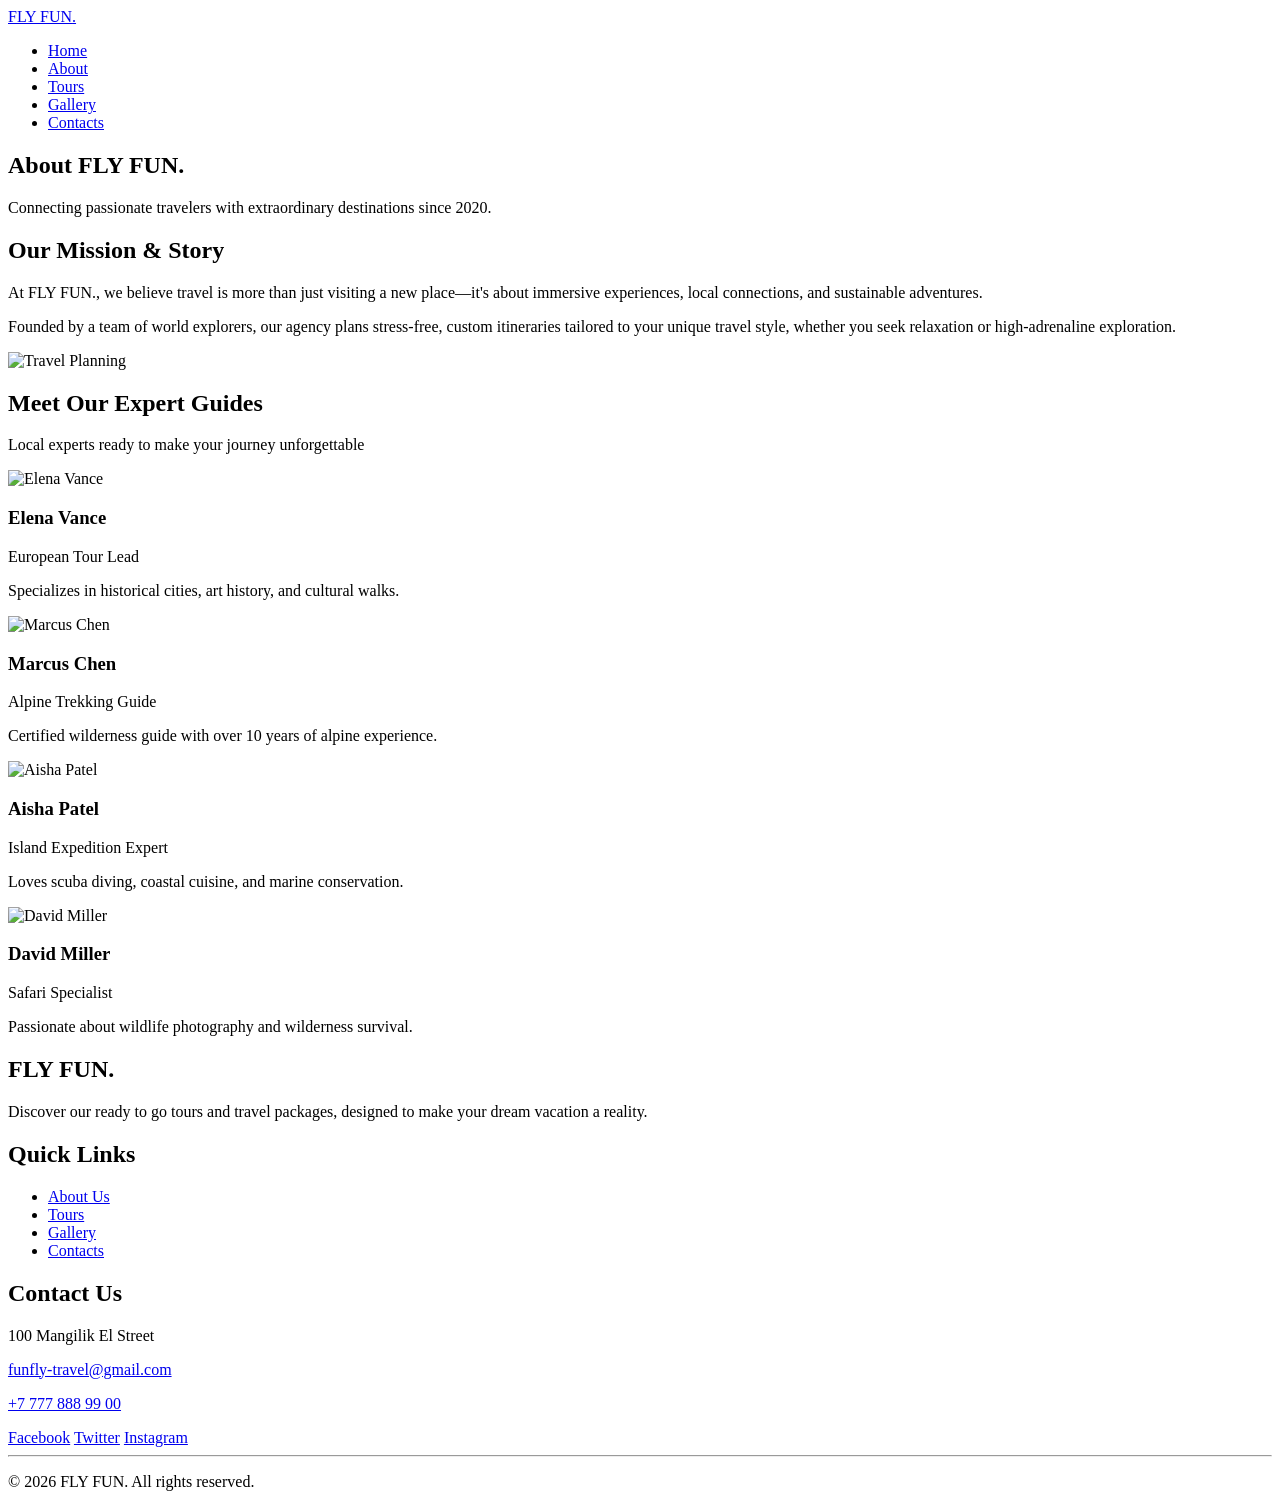
==== about.html @ f89aab16 "Ainaz: added jQuery and script.js to all pages for  consistent functionality across the website." ====
<!DOCTYPE html>
<html lang="en">
    <head>
        <meta charset="UTF-8">
        <meta name="viewport" content="width=device-width, initial-scale=1.0">
        <title>About | FLY FUN</title>
        <link rel="preconnect" href="https://fonts.googleapis.com">
        <link rel="preconnect" href="https://fonts.gstatic.com" crossorigin>
        <link href="https://fonts.googleapis.com/css2?family=Outfit:wght@100..900&amp;display=swap" rel="stylesheet">
        <link href="css/bootstrap.min.css" rel="stylesheet">
        <link rel="stylesheet" href="css/style.css">
    </head>
    <body>
        <header class="custom-header">
            <nav class="flex-nav container" aria-label="Main navigation">
                <div class="logo">
                    <a href="index.html" class="brand-link">FLY FUN<span>.</span>
                    </a>
                </div>
                <ul class="nav-list">
                    <li>
                        <a href="index.html" class="nav-link">Home</a>
                    </li>
                    <li>
                        <a href="about.html" class="nav-link active" aria-current="page">About</a>
                    </li>
                    <li>
                        <a href="tours.html" class="nav-link">Tours</a>
                    </li>
                    <li>
                        <a href="gallery.html" class="nav-link">Gallery</a>
                    </li>
                    <li>
                        <a href="contacts.html" class="nav-link">Contacts</a>
                    </li>
                </ul>
            </nav>
        </header>
        <main>
            <!--Hero / Header Section-->
            <section class="bg-primary text-white py-5 text-center">
                <div class="container py-3">
                    <h1 class="fw-bold">About FLY FUN.</h1>
                    <p class="lead mb-0">Connecting passionate travelers with extraordinary destinations since 2020.</p>
                </div>
            </section>
            <!--Story Section-->
            <section class="container py-5">
                <div class="row align-items-center gy-4">
                    <div class="col-lg-6">
                        <h2 class="fw-bold mb-3">Our Mission &amp; Story</h2>
                        <p class="text-secondary">At FLY FUN., we believe travel is more than just visiting a new place—it's about immersive experiences, local connections, and sustainable adventures.</p>
                        <p class="text-secondary">Founded by a team of world explorers, our agency plans stress-free, custom itineraries tailored to your unique travel style, whether you seek relaxation or high-adrenaline exploration.</p>
                    </div>
                    <div class="col-lg-6">
                        <img src="air-travel-airplane-silhouette-fyling-against-sun-water-summer-vacation-holiday-concept-45240306.jpg.webp" alt="Travel Planning" class="img-fluid rounded shadow" loading="lazy">
                    </div>
                </div>
            </section>
            <!--Team / Guides Section (Bootstrap Grid)-->
            <section class="bg-light py-5">
                <div class="container">
                    <div class="text-center mb-5">
                        <h2 class="fw-bold">Meet Our Expert Guides</h2>
                        <p class="text-secondary">Local experts ready to make your journey unforgettable</p>
                    </div>
                    <div class="row g-4">
                        <!--Guide 1-->
                        <div class="col-12 col-md-6 col-lg-3">
                            <div class="card border-0 shadow-sm text-center p-3 h-100">
                                <img src="https://images.unsplash.com/photo-1534528741775-53994a69daeb?auto=format&amp;fit=crop&amp;w=400&amp;q=80" class="rounded-circle mx-auto mb-3 guide-photo" alt="Elena Vance" loading="lazy">
                                <h3 class="h5 fw-bold mb-1">Elena Vance</h3>
                                <p class="text-primary small mb-2">European Tour Lead</p>
                                <p class="text-secondary small">Specializes in historical cities, art history, and cultural walks.</p>
                            </div>
                        </div>
                        <!--Guide 2-->
                        <div class="col-12 col-md-6 col-lg-3">
                            <div class="card border-0 shadow-sm text-center p-3 h-100">
                                <img src="https://images.unsplash.com/photo-1507003211169-0a1dd7228f2d?auto=format&amp;fit=crop&amp;w=400&amp;q=80" class="rounded-circle mx-auto mb-3 guide-photo" alt="Marcus Chen" loading="lazy">
                                <h3 class="h5 fw-bold mb-1">Marcus Chen</h3>
                                <p class="text-primary small mb-2">Alpine Trekking Guide</p>
                                <p class="text-secondary small">Certified wilderness guide with over 10 years of alpine experience.</p>
                            </div>
                        </div>
                        <!--Guide 3-->
                        <div class="col-12 col-md-6 col-lg-3">
                            <div class="card border-0 shadow-sm text-center p-3 h-100">
                                <img src="https://images.unsplash.com/photo-1573496359142-b8d87734a5a2?auto=format&amp;fit=crop&amp;w=400&amp;q=80" class="rounded-circle mx-auto mb-3 guide-photo" alt="Aisha Patel" loading="lazy">
                                <h3 class="h5 fw-bold mb-1">Aisha Patel</h3>
                                <p class="text-primary small mb-2">Island Expedition Expert</p>
                                <p class="text-secondary small">Loves scuba diving, coastal cuisine, and marine conservation.</p>
                            </div>
                        </div>
                        <!--Guide 4-->
                        <div class="col-12 col-md-6 col-lg-3">
                            <div class="card border-0 shadow-sm text-center p-3 h-100">
                                <img src="https://images.unsplash.com/photo-1500648767791-00dcc994a43e?auto=format&amp;fit=crop&amp;w=400&amp;q=80" class="rounded-circle mx-auto mb-3 guide-photo" alt="David Miller" loading="lazy">
                                <h3 class="h5 fw-bold mb-1">David Miller</h3>
                                <p class="text-primary small mb-2">Safari Specialist</p>
                                <p class="text-secondary small">Passionate about wildlife photography and wilderness survival.</p>
                            </div>
                        </div>
                    </div>
                </div>
            </section>
        </main>
        <footer class="site-footer bg-dark text-white py-5 mt-auto">
            <div class="container">
                <div class="row gy-4">
                    <!--col1-->
                    <div class="col-12 col-md-4">
                        <h2 class="h5 fw-bold text-primary mb-3">FLY FUN.</h2>
                        <p class="text-secondary small">Discover our ready to go tours and travel packages, designed to make your dream vacation a reality.</p>
                    </div>
                    <div class="col-12 col-md-4">
                        <h2 class="h5 fw-bold mb-3">Quick Links</h2>
                        <ul class="list-unstyled footer-links">
                            <li>
                                <a href="about.html">About Us</a>
                            </li>
                            <li>
                                <a href="tours.html">Tours</a>
                            </li>
                            <li>
                                <a href="gallery.html">Gallery</a>
                            </li>
                            <li>
                                <a href="contacts.html">Contacts</a>
                            </li>
                        </ul>
                    </div>
                    <div class="col-12 col-md-4">
                        <h2 class="h5 fw-bold mb-3">Contact Us</h2>
                        <p class="mb-1 text-secondary small">100 Mangilik El Street</p>
                        <p class="mb-1 text-secondary small">
                            <a class="contact-link" href="mailto:funfly-travel@gmail.com">funfly-travel@gmail.com</a>
                        </p>
                        <p class="mb-3 text-secondary small">
                            <a class="contact-link" href="tel:+77778889900">+7 777 888 99 00</a>
                        </p>
                        <div class="social-links">
                            <a href="https://www.facebook.com/" aria-label="Facebook website">Facebook</a>
                            <a href="https://x.com/" aria-label="Twitter website">Twitter</a>
                            <a href="https://www.instagram.com/" aria-label="Instagram website">Instagram</a>
                        </div>
                    </div>
                </div>
                <hr class="my-4 border-secondary">
                <div class="text-center small text-secondary">
                    <p class="mb-0">© 2026 FLY FUN. All rights reserved.</p>
                </div>
            </div>
        </footer>
        <script src="https://code.jquery.com/jquery-3.7.1.min.js"></script>
        <script src="js/script.js" defer></script>
    </body>
</html>
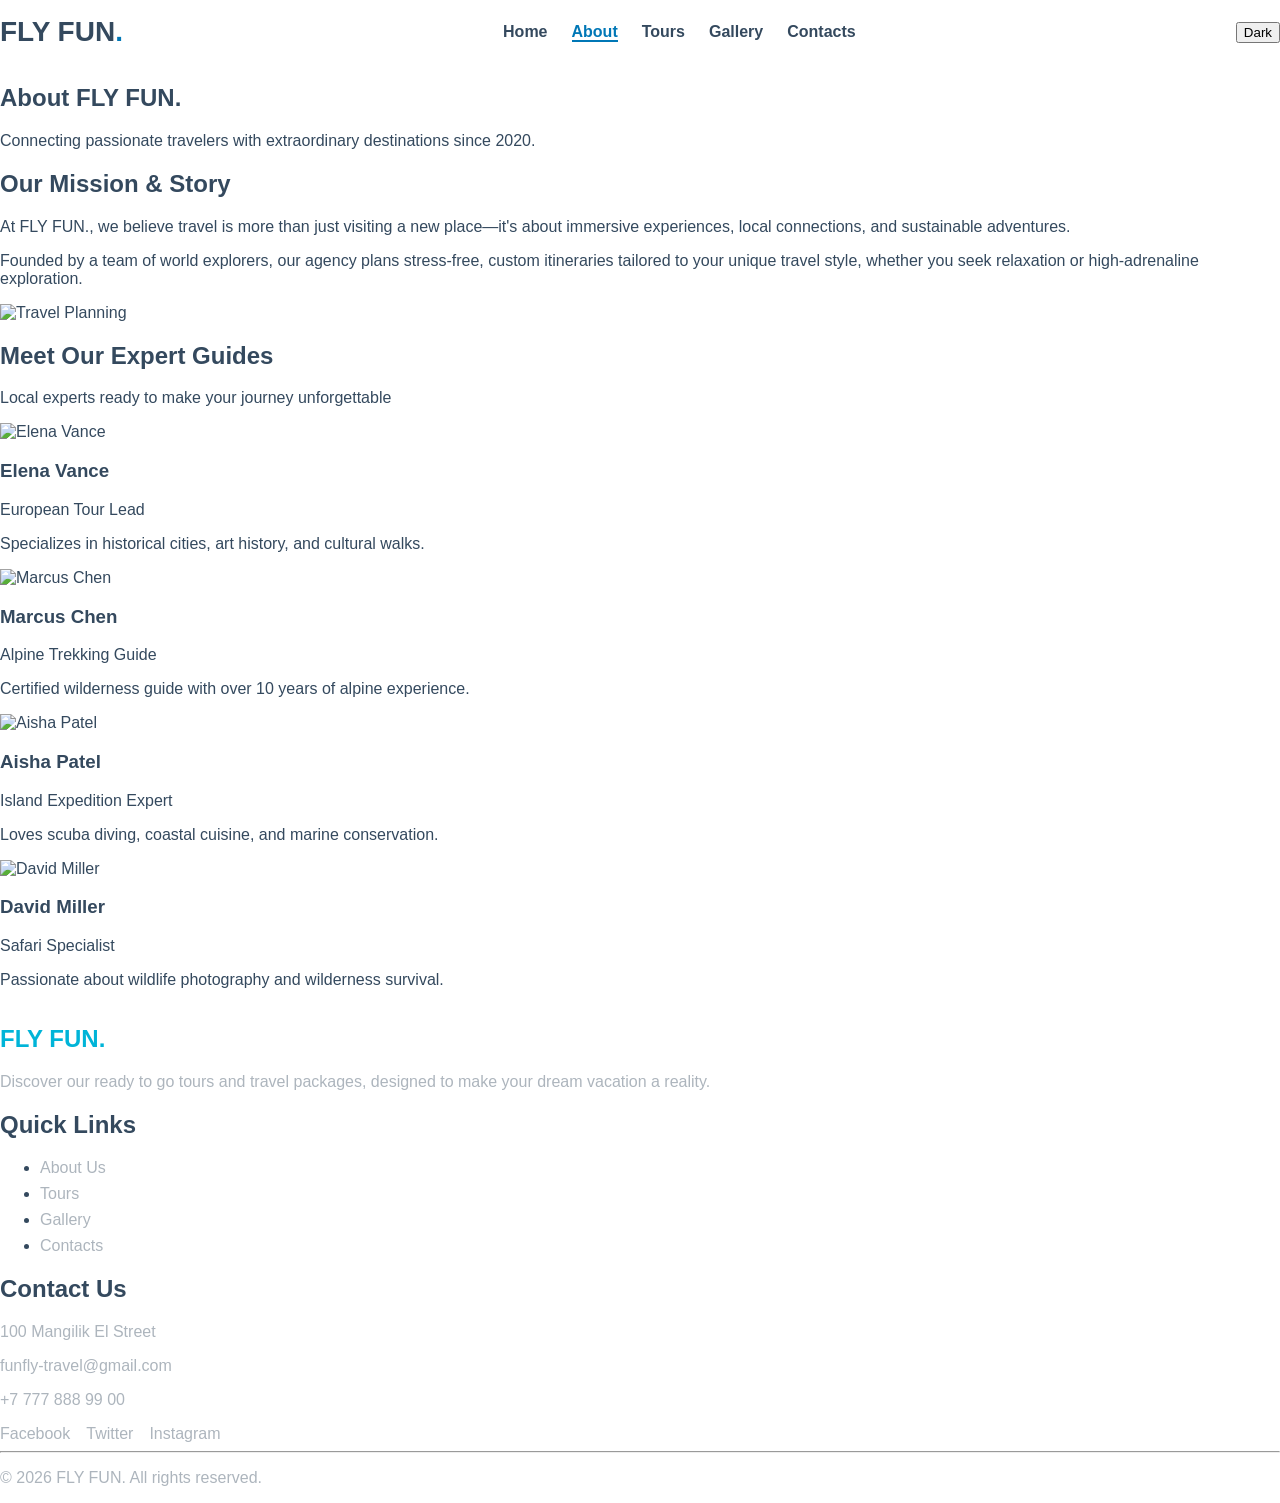
==== commit 4f28e7e2: "Saida: add dark/light theme toggle with localStorage" ====
--- a/about.html
+++ b/about.html
@@ -34,6 +34,9 @@
                         <a href="contacts.html" class="nav-link">Contacts</a>
                     </li>
                 </ul>
+                <button id="theme-toggle" class="btn btn-outline-primary btn-sm ms-3" aria-label="Toggle theme">
+                    <span class="theme-text">Dark</span>
+                </button>
             </nav>
         </header>
         <main>
--- a/css/style.css
+++ b/css/style.css
@@ -0,0 +1,321 @@
+:root {
+    --primary-color: #0077b6;
+    --secondary-color: #00b4d8;
+    --dark-color: #34495e;
+    --light-color: #ecf0f1;
+
+    --font-main: "Outfit", sans-serif;
+}
+body {
+    font-family: var(--font-main);
+    font-optical-sizing: auto;
+    font-style: normal;
+    color: var(--dark-color);
+    margin: 0;
+    display: flex;
+    flex-direction: column;
+    min-height: 100vh;
+}
+main {
+    flex: 1;
+}
+h1, h2, h3, h4, h5, h6 {
+    font-family: var(--font-main);
+    font-weight: 700;
+}
+p {
+    font-family: var(--font-main);
+    font-weight: 400;
+}
+.custom-header {
+    position: sticky;
+    top: 0;
+    z-index: 1000;
+    background-color: #ffffff;
+}
+.flex-nav {
+    display: flex;
+    justify-content: space-between;
+    align-items: center;
+    padding: 1rem 0;
+}
+
+.brand-link {
+    font-size: 1.75rem;
+    font-weight: 700;
+    color: var(--dark-color);
+    text-decoration: none;
+}
+.brand-link span {
+    color: var(--primary-color);
+
+}
+.nav-list {
+    display: flex;
+    list-style: none;
+    gap: 1.5rem;
+    padding: 0;
+    margin: 0;
+}
+.nav-link {
+    text-decoration: none;
+    color: var(--dark-color);
+    font-weight: 600;
+    transition: color 0.3s ease;
+}
+
+.nav-link:hover,
+.nav-link:focus {
+    color: var(--primary-color);
+}
+.nav-link.active {
+    color: var(--primary-color);
+    border-bottom: 2px solid var(--primary-color);
+}
+
+.footer-links li {
+    margin-bottom: 0.5rem;
+}
+
+.footer-links a,
+.social-links a,
+.contact-link {
+    color: #adb5bd;
+    text-decoration: none;
+    transition: color 0.3s ease;
+}
+
+.footer-links a:hover,
+.footer-links a:focus,
+.social-links a:hover,
+.social-links a:focus,
+.contact-link:hover,
+.contact-link:focus {
+    color: var(--secondary-color);
+}
+
+.social-links {
+    display: flex;
+    flex-wrap: wrap;
+    gap: 1rem;
+}
+
+.site-footer .text-secondary {
+    color: #adb5bd !important;
+}
+
+.site-footer .text-primary {
+    color: var(--secondary-color) !important;
+}
+
+a:focus-visible,
+button:focus-visible,
+.btn:focus-visible {
+    outline: 3px solid var(--primary-color);
+    outline-offset: 3px;
+}
+
+.site-footer a:focus-visible,
+.hero-section a:focus-visible {
+    outline-color: var(--secondary-color);
+}
+
+/* Hero Section Styling */
+.hero-section {
+    background: linear-gradient(rgba(0, 0, 0, 0.55), rgba(0, 0, 0, 0.55)),
+    url('https://images.unsplash.com/photo-1488646953014-85cb44e25828?auto=format&fit=crop&w=1600&q=80') center/cover no-repeat;
+    padding: 6rem 0;
+}
+
+.hero-description {
+    max-width: 600px;
+}
+
+.guide-photo {
+    width: 120px;
+    height: 120px;
+    object-fit: cover;
+}
+
+#booking-form {
+    scroll-margin-top: 8rem;
+}
+
+#booking-feedback {
+    white-space: pre-line;
+    overflow-wrap: anywhere;
+}
+
+.custom-table tbody tr:nth-child(even) > * {
+    --bs-table-bg: var(--light-color);
+}
+
+/* Destination Card Enhancements */
+.destination-card {
+    transition: transform 0.3s ease, box-shadow 0.3s ease;
+}
+
+.destination-card:hover {
+    transform: translateY(-6px);
+    box-shadow: 0 10px 20px rgba(0, 0, 0, 0.12) !important;
+}
+
+.destination-card img {
+    height: 220px;
+    object-fit: cover;
+}
+/* Custom CSS Grid Gallery */
+.custom-gallery-grid {
+    display: grid;
+    grid-template-columns: repeat(auto-fit, minmax(280px, 1fr));
+    gap: 1.5rem;
+}
+
+.gallery-card {
+    position: relative;
+    border-radius: 8px;
+    overflow: hidden;
+    box-shadow: 0 4px 12px rgba(0,0,0,0.08);
+}
+
+.gallery-card img {
+    width: 100%;
+    height: 250px;
+    object-fit: cover;
+    display: block;
+    transition: transform 0.3s ease;
+}
+
+.gallery-card:hover img {
+    transform: scale(1.05);
+}
+
+.gallery-caption {
+    position: absolute;
+    bottom: 0;
+    left: 0;
+    right: 0;
+    background: linear-gradient(transparent, rgba(0, 0, 0, 0.75));
+    color: #fff;
+    padding: 1rem 0.75rem 0.5rem;
+    font-size: 0.95rem;
+    font-weight: 600;
+}
+
+/* Tablet: keep the logo above a compact, wrapping navigation menu. */
+@media (max-width: 767.98px) {
+    .flex-nav {
+        flex-direction: column;
+        gap: 0.5rem;
+        padding: 0.75rem 0.75rem;
+    }
+
+    .nav-list {
+        flex-wrap: wrap;
+        justify-content: center;
+        gap: 0.25rem 1rem;
+        width: 100%;
+    }
+}
+
+/* Mobile: reduce spacing and let the gallery fit narrow viewports. */
+@media (max-width: 575.98px) {
+    .brand-link {
+        font-size: 1.5rem;
+    }
+
+    .nav-list {
+        gap: 0.25rem 0.75rem;
+    }
+
+    .nav-link {
+        font-size: 0.875rem;
+        padding: 0.25rem 0;
+    }
+
+    .hero-section .container {
+        padding-top: 1.5rem !important;
+        padding-bottom: 1.5rem !important;
+    }
+
+    .hero-section .btn {
+        margin-bottom: 0.5rem;
+    }
+
+    .custom-gallery-grid {
+        grid-template-columns: minmax(0, 1fr);
+        gap: 1rem;
+    }
+
+    .social-links {
+        gap: 0.5rem 1rem;
+    }
+}
+
+@media (prefers-reduced-motion: reduce) {
+    .nav-link,
+    .footer-links a,
+    .social-links a,
+    .destination-card,
+    .gallery-card img {
+        transition: none;
+    }
+
+    .destination-card:hover,
+    .gallery-card:hover img {
+        transform: none;
+    }
+}
+
+.tour-tools { max-width: 760px; margin-inline: auto; }
+.tour-actions { min-width: 190px; }
+.gallery-lightbox[hidden] { display: none !important; }
+.gallery-lightbox { position: fixed; z-index: 1055; inset: 0; display: flex; align-items: center; justify-content: center; gap: clamp(.5rem, 4vw, 3rem); padding: 4rem 1.5rem 2rem; background: rgba(8, 18, 30, .94); }
+.gallery-lightbox figure { max-width: min(100%, 1050px); max-height: 100%; margin: 0; text-align: center; }
+.gallery-lightbox figure img { display: block; max-width: 100%; max-height: calc(100vh - 8rem); margin: auto; border-radius: .5rem; object-fit: contain; }
+.gallery-lightbox figcaption { padding-top: .75rem; color: #fff; font-weight: 600; }
+.gallery-lightbox button { flex: 0 0 auto; border: 0; color: #fff; background: transparent; cursor: pointer; }
+.lightbox-close { position: absolute; top: 1rem; right: 1.5rem; font-size: 2.75rem; line-height: 1; }
+.lightbox-prev, .lightbox-next { width: 3rem; height: 3rem; border-radius: 50% !important; background: rgba(255,255,255,.15) !important; font-size: 2.25rem; line-height: 1; }
+@media (max-width: 575.98px) { .gallery-lightbox { gap: .5rem; padding-inline: .5rem; } .lightbox-prev, .lightbox-next { width: 2.35rem; height: 2.35rem; font-size: 1.7rem; } }
+
+body[data-bs-theme="dark"] {
+    background-color: #121212;
+    color: #f8f9fa;
+}
+
+/* Перекрашиваем белый хедер в темный */
+body[data-bs-theme="dark"] .custom-header {
+    background-color: #1e1e1e;
+    border-bottom: 1px solid #333;
+}
+
+body[data-bs-theme="dark"] .brand-link,
+body[data-bs-theme="dark"] .nav-link {
+    color: #f8f9fa;
+}
+
+body[data-bs-theme="dark"] .nav-link:hover,
+body[data-bs-theme="dark"] .nav-link.active {
+    color: var(--secondary-color);
+}
+
+/* Перекрашиваем карточки и формы */
+body[data-bs-theme="dark"] .card,
+body[data-bs-theme="dark"] .bg-light,
+body[data-bs-theme="dark"] .tour-tools .form-control {
+    background-color: #1e1e1e !important;
+    color: #f8f9fa !important;
+    border-color: #333 !important;
+}
+
+/* Фикс для таблицы туров */
+body[data-bs-theme="dark"] .custom-table tbody tr:nth-child(even) > * {
+    --bs-table-bg: #2b3035; /* Темный цвет для четных строк */
+}
+
+/* Текст, который был темным, делаем светлым */
+body[data-bs-theme="dark"] .text-secondary,
+body[data-bs-theme="dark"] .text-dark {
+    color: #adb5bd !important;
+}
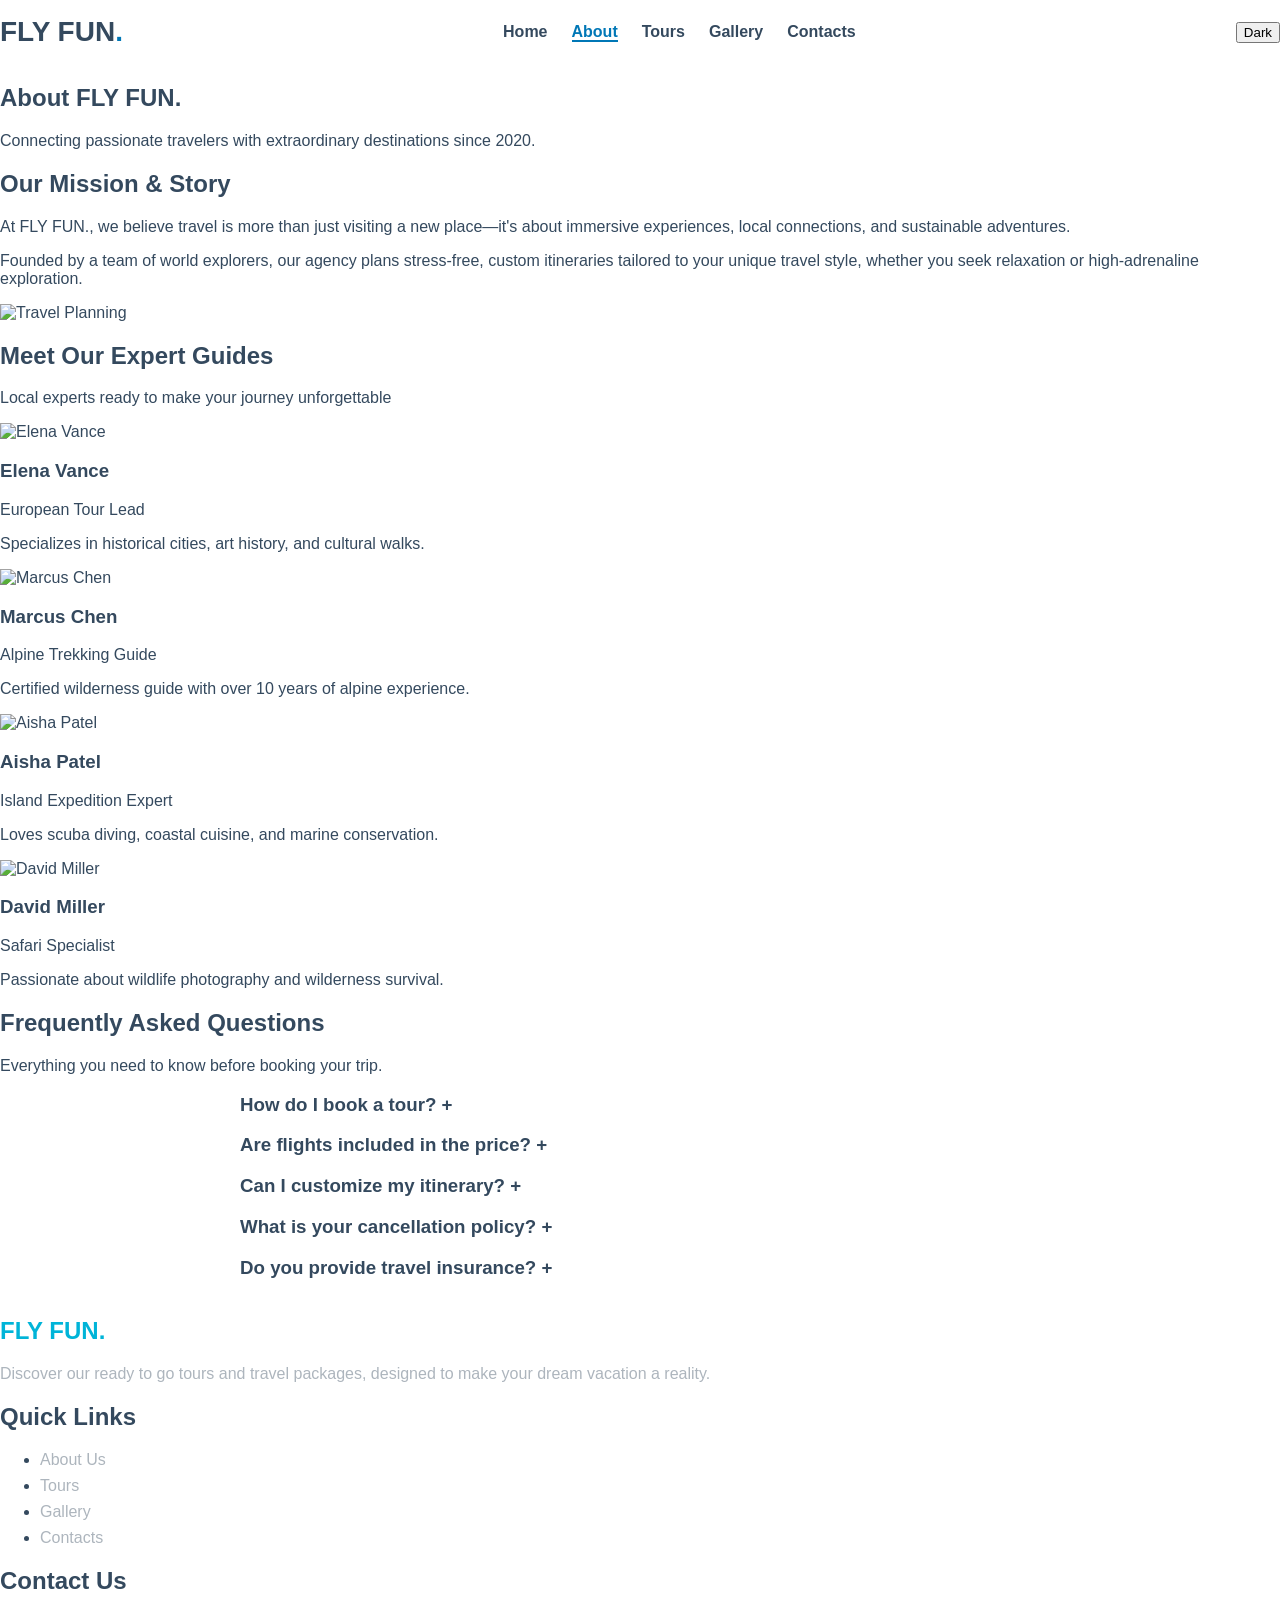
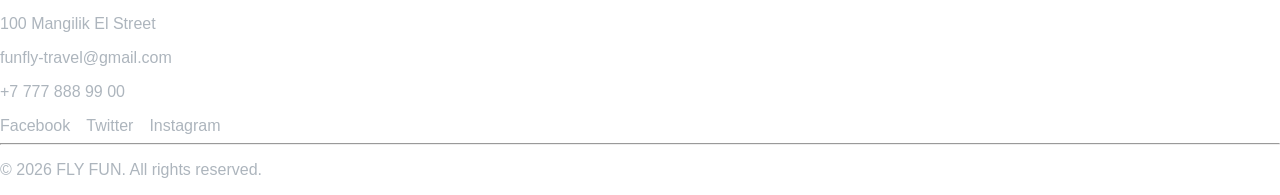
==== commit 23b2c8a2: "Ainaz: add FAQ section with jQuery slideToggle" ====
--- a/about.html
+++ b/about.html
@@ -107,6 +107,69 @@
                     </div>
                 </div>
             </section>
+            
+            <section class="container py-5">
+                <div class="text-center mb-5">
+                    <h2 class="fw-bold">Frequently Asked Questions</h2>
+                    <p class="text-secondary">Everything you need to know before booking your trip.</p>
+                </div>
+                
+                <div class="accordion custom-faq" id="faqAccordion" style="max-width: 800px; margin: 0 auto;">
+
+                    <div class="faq-item mb-3 border rounded shadow-sm">
+                        <h3 class="faq-question h5 mb-0 p-3 d-flex justify-content-between align-items-center" style="cursor: pointer;">
+                            How do I book a tour?
+                            <span class="faq-icon fs-4 text-primary">+</span>
+                        </h3>
+                        <div class="faq-answer px-3 pb-3 text-secondary" style="display: none;">
+                            Simply navigate to the Tours page, choose your preferred package, and click "Book Now". You will be redirected to our contact form to complete the request.
+                        </div>
+                    </div>
+                    
+                    <div class="faq-item mb-3 border rounded shadow-sm">
+                        <h3 class="faq-question h5 mb-0 p-3 d-flex justify-content-between align-items-center" style="cursor: pointer;">
+                            Are flights included in the price?
+                            <span class="faq-icon fs-4 text-primary">+</span>
+                        </h3>
+                        <div class="faq-answer px-3 pb-3 text-secondary" style="display: none;">
+                            No, our prices cover accommodation, guided tours, and specified meals. Flights are not included to give you flexibility in choosing your departure city and airline.
+                        </div>
+                    </div>
+
+                    <div class="faq-item mb-3 border rounded shadow-sm">
+                        <h3 class="faq-question h5 mb-0 p-3 d-flex justify-content-between align-items-center" style="cursor: pointer;">
+                            Can I customize my itinerary?
+                            <span class="faq-icon fs-4 text-primary">+</span>
+                        </h3>
+                        <div class="faq-answer px-3 pb-3 text-secondary" style="display: none;">
+                            Absolutely! We specialize in custom tours. Just mention your preferences in the "Special Requests" field of our booking form, and our team will contact you to tailor the trip.
+                        </div>
+                    </div>
+
+                     <div class="faq-item mb-3 border rounded shadow-sm">
+                        <h3 class="faq-question h5 mb-0 p-3 d-flex justify-content-between align-items-center" style="cursor: pointer;">
+                            What is your cancellation policy?
+                            <span class="faq-icon fs-4 text-primary">+</span>
+                        </h3>
+                        <div class="faq-answer px-3 pb-3 text-secondary" style="display: none;">
+                            Cancellations made 14 days before departure receive a full refund. Cancellations within 14 days are subject to a 50% fee. Please contact us for more details.
+                        </div>
+                    </div>
+
+                    <div class="faq-item mb-3 border rounded shadow-sm">
+                        <h3 class="faq-question h5 mb-0 p-3 d-flex justify-content-between align-items-center" style="cursor: pointer;">
+                            Do you provide travel insurance?
+                            <span class="faq-icon fs-4 text-primary">+</span>
+                        </h3>
+                        <div class="faq-answer px-3 pb-3 text-secondary" style="display: none;">
+                            While we do not sell insurance directly, we highly recommend purchasing comprehensive travel insurance. Our guides can provide advice on the best options for your destination.
+                        </div>
+                    </div>
+                </div>
+            </section>
+
+        
+
         </main>
         <footer class="site-footer bg-dark text-white py-5 mt-auto">
             <div class="container">
--- a/css/style.css
+++ b/css/style.css
@@ -279,12 +279,12 @@
 .lightbox-prev, .lightbox-next { width: 3rem; height: 3rem; border-radius: 50% !important; background: rgba(255,255,255,.15) !important; font-size: 2.25rem; line-height: 1; }
 @media (max-width: 575.98px) { .gallery-lightbox { gap: .5rem; padding-inline: .5rem; } .lightbox-prev, .lightbox-next { width: 2.35rem; height: 2.35rem; font-size: 1.7rem; } }
 
+
 body[data-bs-theme="dark"] {
     background-color: #121212;
     color: #f8f9fa;
 }
 
-/* Перекрашиваем белый хедер в темный */
 body[data-bs-theme="dark"] .custom-header {
     background-color: #1e1e1e;
     border-bottom: 1px solid #333;
@@ -300,7 +300,6 @@
     color: var(--secondary-color);
 }
 
-/* Перекрашиваем карточки и формы */
 body[data-bs-theme="dark"] .card,
 body[data-bs-theme="dark"] .bg-light,
 body[data-bs-theme="dark"] .tour-tools .form-control {
@@ -309,13 +308,32 @@
     border-color: #333 !important;
 }
 
-/* Фикс для таблицы туров */
 body[data-bs-theme="dark"] .custom-table tbody tr:nth-child(even) > * {
-    --bs-table-bg: #2b3035; /* Темный цвет для четных строк */
-}
-
-/* Текст, который был темным, делаем светлым */
+    --bs-table-bg: #2b3035; 
+}
+
 body[data-bs-theme="dark"] .text-secondary,
 body[data-bs-theme="dark"] .text-dark {
     color: #adb5bd !important;
+}
+
+.faq-question {
+    transition: background-color 0.3s ease;
+}
+
+.faq-question:hover {
+    background-color: #f8f9fa;
+}
+
+body.dark-theme .faq-question:hover {
+    background-color: #2b3035;
+}
+
+body.dark-theme .faq-item {
+    border-color: #333 !important;
+}
+
+.faq-icon {
+    transition: transform 0.3s ease;
+    user-select: none;
 }
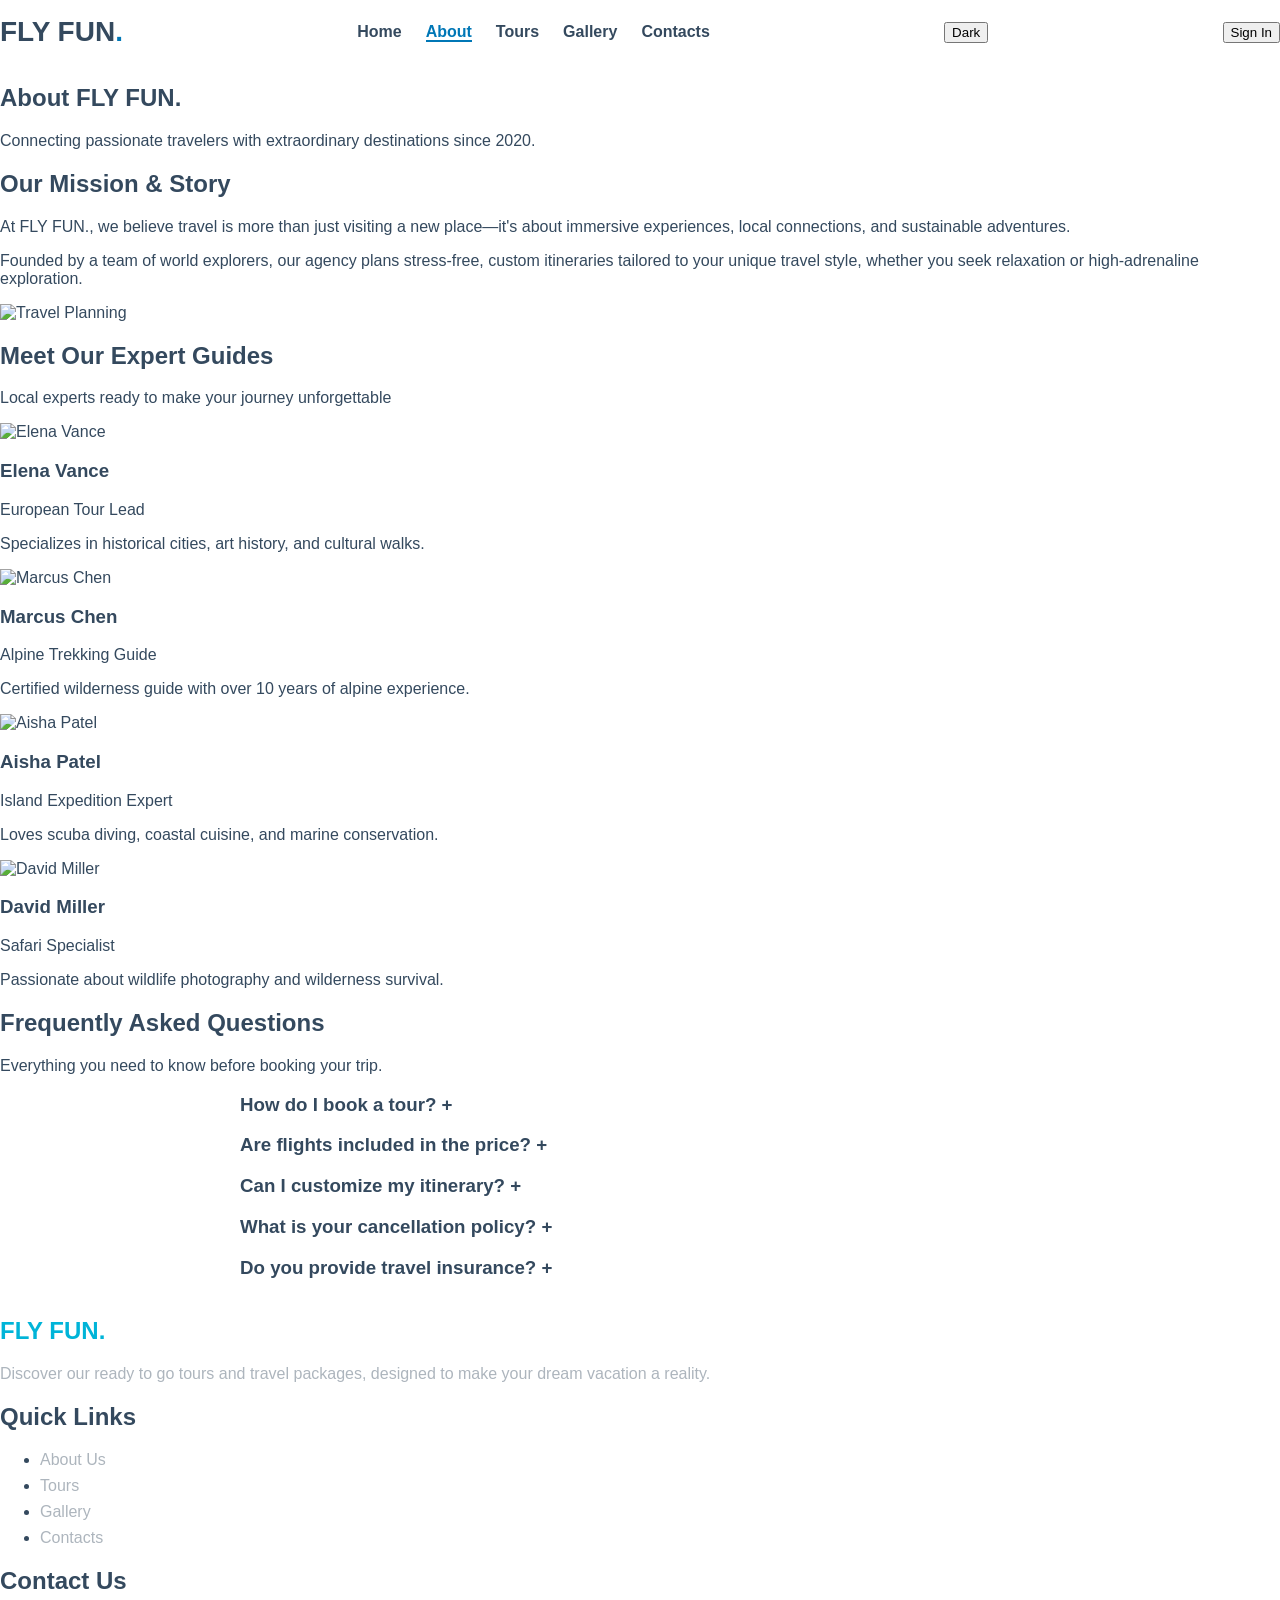
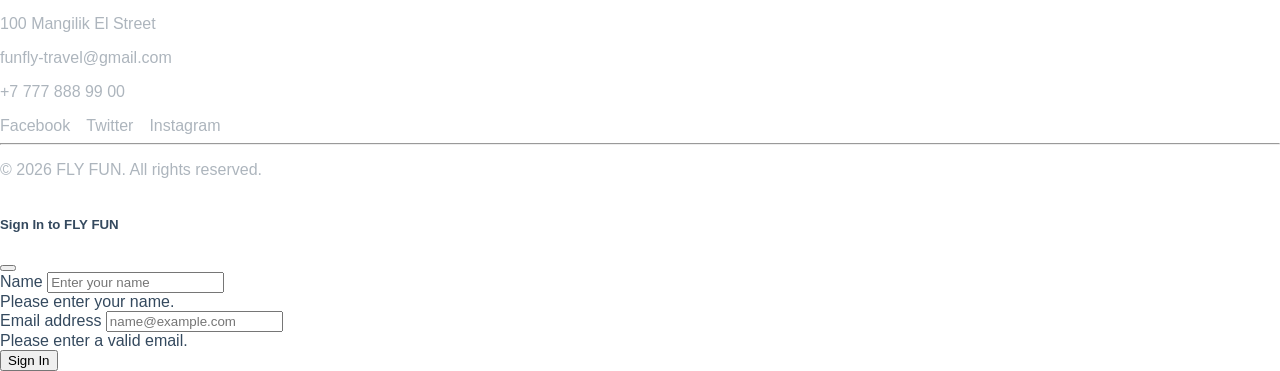
==== commit 183c3628: "Karima: implement sign-in/sign-out with localStorage and add Bootstrap JS" ====
--- a/about.html
+++ b/about.html
@@ -37,6 +37,13 @@
                 <button id="theme-toggle" class="btn btn-outline-primary btn-sm ms-3" aria-label="Toggle theme">
                     <span class="theme-text">Dark</span>
                 </button>
+
+                <div id="authContainer" class="ms-2">
+                    <button id="openLoginBtn" class="btn btn-primary btn-sm" type="button" data-bs-toggle="modal" data-bs-target="#loginModal">
+                        Sign In
+                    </button>
+                </div>
+
             </nav>
         </header>
         <main>
@@ -218,7 +225,35 @@
                 </div>
             </div>
         </footer>
+
+        <div class="modal fade" id="loginModal" tabindex="-1" aria-labelledby="loginModalLabel" aria-hidden="true">
+            <div class="modal-dialog modal-dialog-centered">
+                <div class="modal-content">
+                    <div class="modal-header">
+                        <h5 class="modal-title fw-bold" id="loginModalLabel">Sign In to FLY FUN</h5>
+                        <button type="button" class="btn-close" data-bs-dismiss="modal" aria-label="Close"></button>
+                    </div>
+                    <div class="modal-body">
+                        <form id="loginForm">
+                            <div class="mb-3">
+                                <label for="loginName" class="form-label">Name</label>
+                                <input type="text" class="form-control" id="loginName" required placeholder="Enter your name">
+                                <div class="invalid-feedback">Please enter your name.</div>
+                            </div>
+                            <div class="mb-3">
+                                <label for="loginEmail" class="form-label">Email address</label>
+                                <input type="email" class="form-control" id="loginEmail" required placeholder="name@example.com">
+                                <div class="invalid-feedback">Please enter a valid email.</div>
+                            </div>
+                            <button type="submit" class="btn btn-primary w-100">Sign In</button>
+                        </form>
+                    </div>
+                </div>
+            </div>
+        </div>
+
         <script src="https://code.jquery.com/jquery-3.7.1.min.js"></script>
+        <script src="https://cdn.jsdelivr.net/npm/bootstrap@5.3.3/dist/js/bootstrap.bundle.min.js"></script>
         <script src="js/script.js" defer></script>
     </body>
 </html>
--- a/css/style.css
+++ b/css/style.css
@@ -319,21 +319,27 @@
 
 .faq-question {
     transition: background-color 0.3s ease;
+    cursor: pointer;
 }
 
 .faq-question:hover {
     background-color: #f8f9fa;
 }
 
-body.dark-theme .faq-question:hover {
-    background-color: #2b3035;
-}
-
-body.dark-theme .faq-item {
-    border-color: #333 !important;
-}
-
-.faq-icon {
-    transition: transform 0.3s ease;
-    user-select: none;
+body[data-bs-theme="dark"] .faq-item {
+    background-color: #1e1e1e !important;
+    border: 1px solid #333 !important;
+}
+
+body[data-bs-theme="dark"] .faq-question {
+    color: #ffffff !important;
+    background-color: transparent !important;
+}
+
+body[data-bs-theme="dark"] .faq-question:hover {
+    background-color: #2b3035 !important;
+}
+
+body[data-bs-theme="dark"] .faq-answer {
+    color: #adb5bd !important;
 }
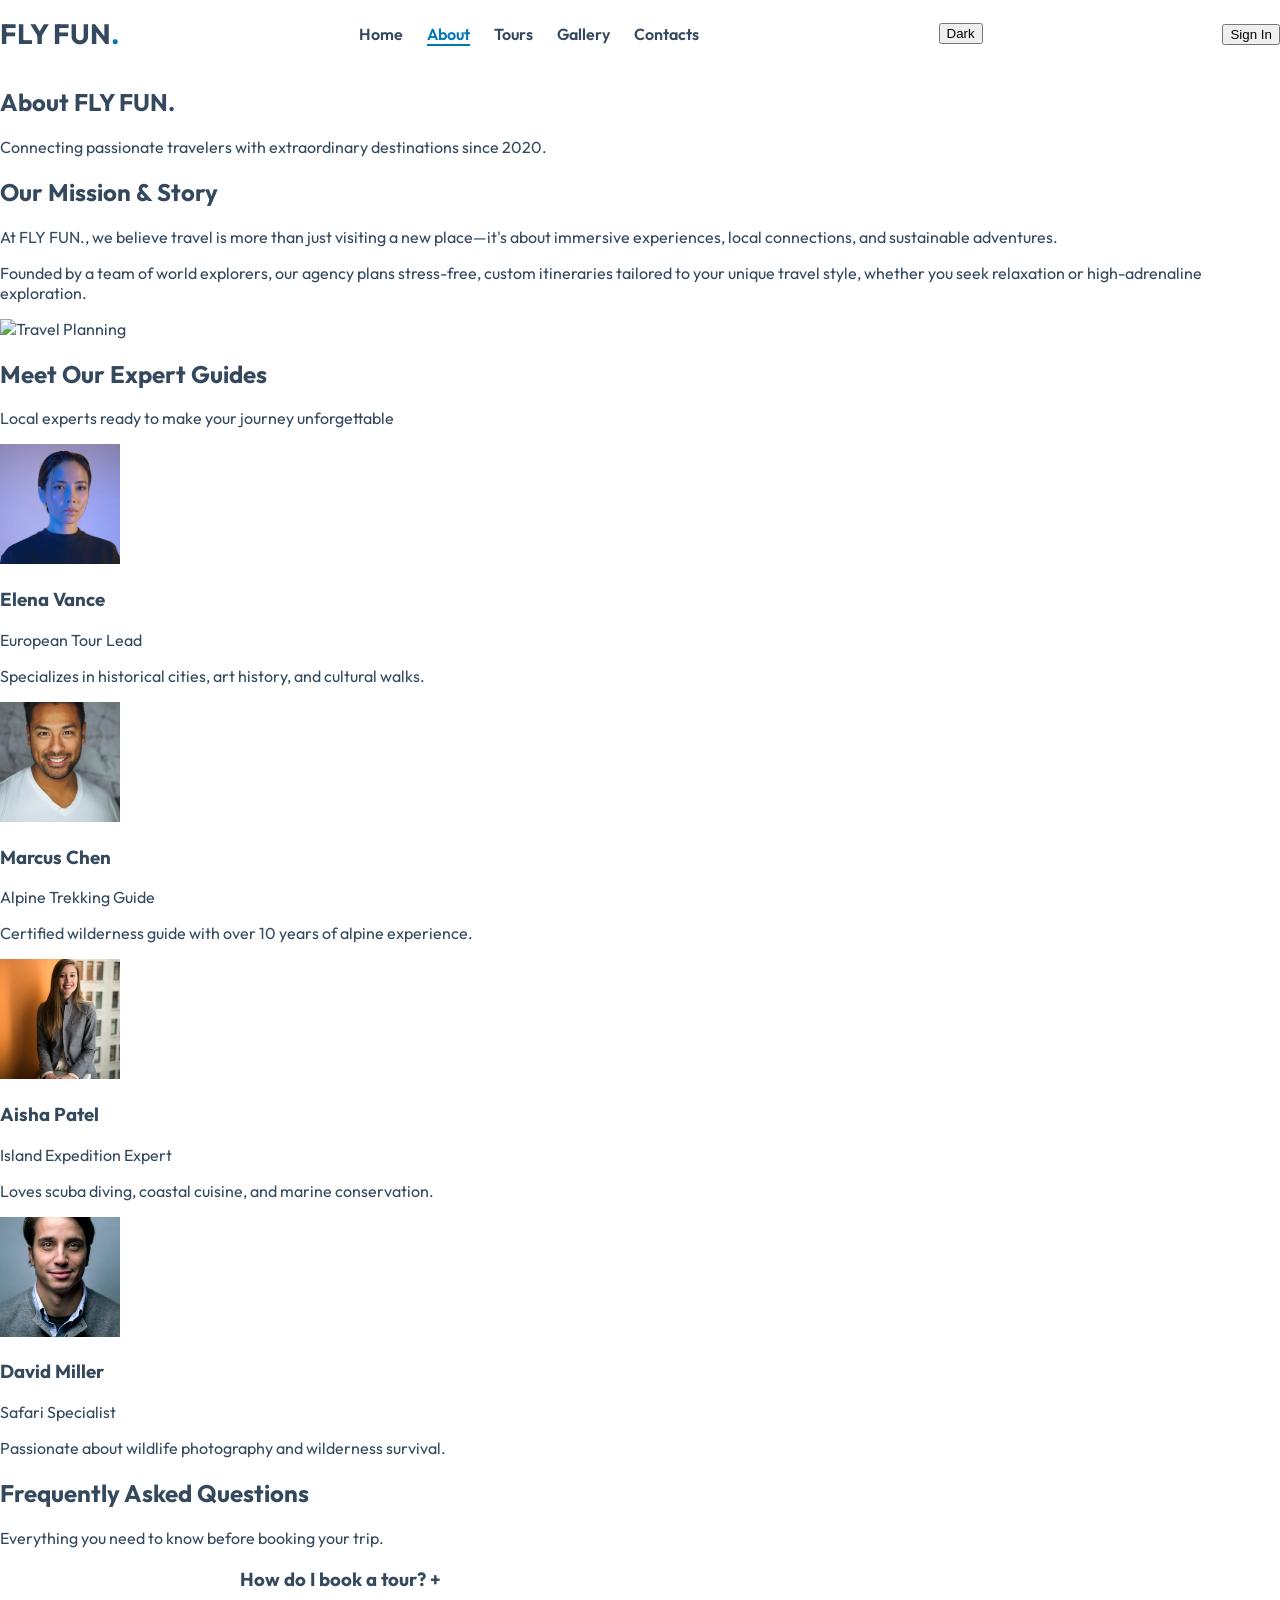
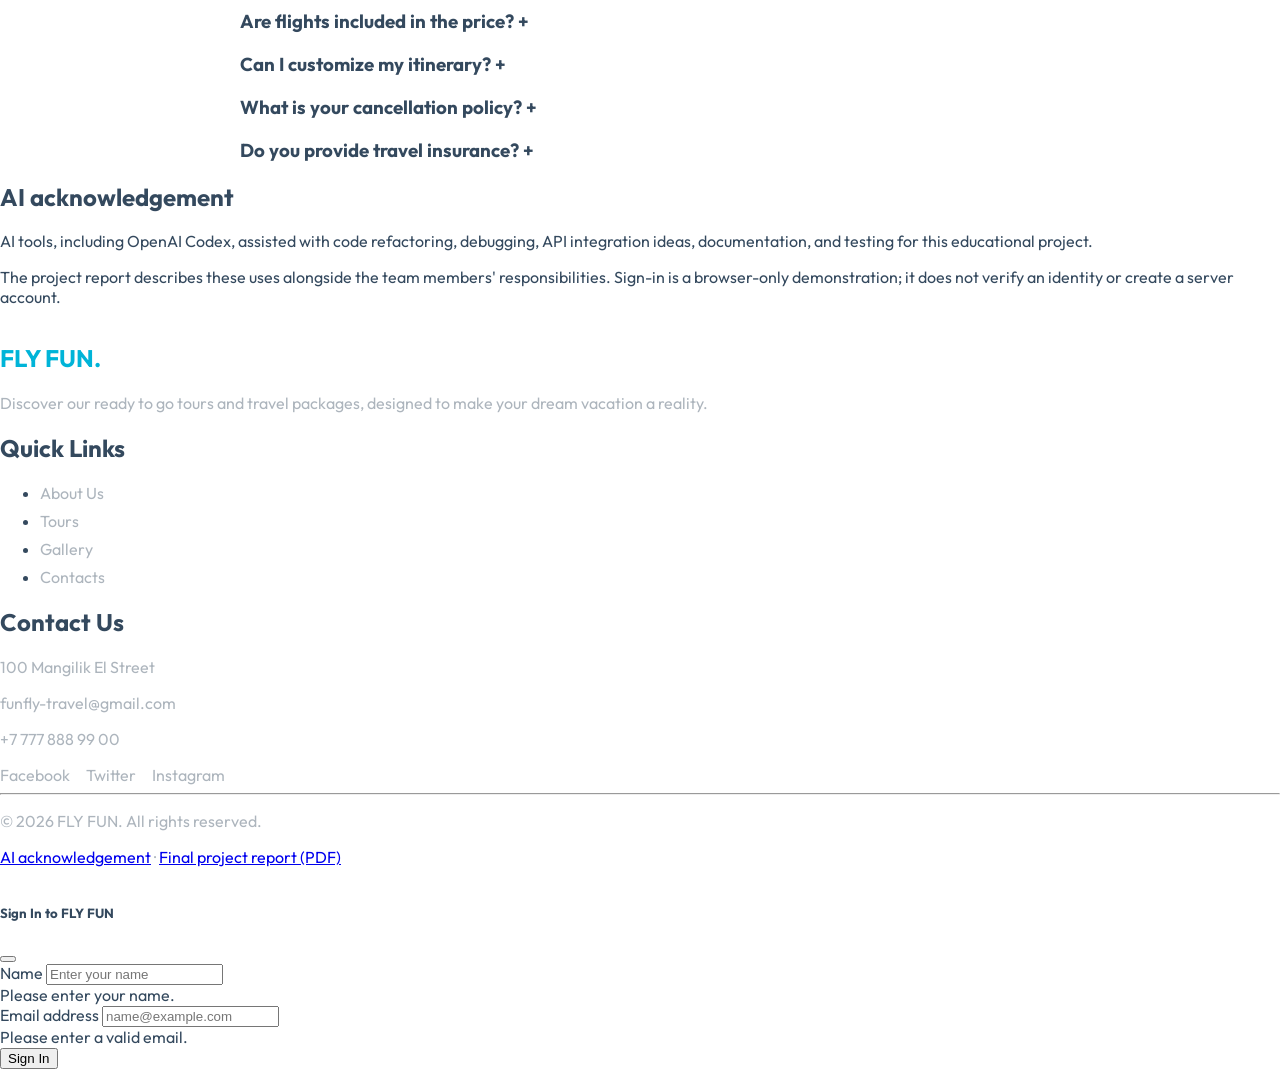
==== commit 175b5437: "Complete Final fixes and report while preserving project history" ====
--- a/about.html
+++ b/about.html
@@ -4,9 +4,6 @@
         <meta charset="UTF-8">
         <meta name="viewport" content="width=device-width, initial-scale=1.0">
         <title>About | FLY FUN</title>
-        <link rel="preconnect" href="https://fonts.googleapis.com">
-        <link rel="preconnect" href="https://fonts.gstatic.com" crossorigin>
-        <link href="https://fonts.googleapis.com/css2?family=Outfit:wght@100..900&amp;display=swap" rel="stylesheet">
         <link href="css/bootstrap.min.css" rel="stylesheet">
         <link rel="stylesheet" href="css/style.css">
     </head>
@@ -47,14 +44,14 @@
             </nav>
         </header>
         <main>
-            <!--Hero / Header Section-->
+            
             <section class="bg-primary text-white py-5 text-center">
                 <div class="container py-3">
                     <h1 class="fw-bold">About FLY FUN.</h1>
                     <p class="lead mb-0">Connecting passionate travelers with extraordinary destinations since 2020.</p>
                 </div>
             </section>
-            <!--Story Section-->
+            
             <section class="container py-5">
                 <div class="row align-items-center gy-4">
                     <div class="col-lg-6">
@@ -67,7 +64,7 @@
                     </div>
                 </div>
             </section>
-            <!--Team / Guides Section (Bootstrap Grid)-->
+            
             <section class="bg-light py-5">
                 <div class="container">
                     <div class="text-center mb-5">
@@ -75,37 +72,37 @@
                         <p class="text-secondary">Local experts ready to make your journey unforgettable</p>
                     </div>
                     <div class="row g-4">
-                        <!--Guide 1-->
-                        <div class="col-12 col-md-6 col-lg-3">
-                            <div class="card border-0 shadow-sm text-center p-3 h-100">
-                                <img src="https://images.unsplash.com/photo-1534528741775-53994a69daeb?auto=format&amp;fit=crop&amp;w=400&amp;q=80" class="rounded-circle mx-auto mb-3 guide-photo" alt="Elena Vance" loading="lazy">
+                        
+                        <div class="col-12 col-md-6 col-lg-3">
+                            <div class="card border-0 shadow-sm text-center p-3 h-100">
+                                <img src="assets/images/photo-1534528741775-53994a69daeb.jpg" class="rounded-circle mx-auto mb-3 guide-photo" alt="Elena Vance" loading="lazy">
                                 <h3 class="h5 fw-bold mb-1">Elena Vance</h3>
                                 <p class="text-primary small mb-2">European Tour Lead</p>
                                 <p class="text-secondary small">Specializes in historical cities, art history, and cultural walks.</p>
                             </div>
                         </div>
-                        <!--Guide 2-->
-                        <div class="col-12 col-md-6 col-lg-3">
-                            <div class="card border-0 shadow-sm text-center p-3 h-100">
-                                <img src="https://images.unsplash.com/photo-1507003211169-0a1dd7228f2d?auto=format&amp;fit=crop&amp;w=400&amp;q=80" class="rounded-circle mx-auto mb-3 guide-photo" alt="Marcus Chen" loading="lazy">
+                        
+                        <div class="col-12 col-md-6 col-lg-3">
+                            <div class="card border-0 shadow-sm text-center p-3 h-100">
+                                <img src="assets/images/photo-1507003211169-0a1dd7228f2d.jpg" class="rounded-circle mx-auto mb-3 guide-photo" alt="Marcus Chen" loading="lazy">
                                 <h3 class="h5 fw-bold mb-1">Marcus Chen</h3>
                                 <p class="text-primary small mb-2">Alpine Trekking Guide</p>
                                 <p class="text-secondary small">Certified wilderness guide with over 10 years of alpine experience.</p>
                             </div>
                         </div>
-                        <!--Guide 3-->
-                        <div class="col-12 col-md-6 col-lg-3">
-                            <div class="card border-0 shadow-sm text-center p-3 h-100">
-                                <img src="https://images.unsplash.com/photo-1573496359142-b8d87734a5a2?auto=format&amp;fit=crop&amp;w=400&amp;q=80" class="rounded-circle mx-auto mb-3 guide-photo" alt="Aisha Patel" loading="lazy">
+                        
+                        <div class="col-12 col-md-6 col-lg-3">
+                            <div class="card border-0 shadow-sm text-center p-3 h-100">
+                                <img src="assets/images/photo-1573496359142-b8d87734a5a2.jpg" class="rounded-circle mx-auto mb-3 guide-photo" alt="Aisha Patel" loading="lazy">
                                 <h3 class="h5 fw-bold mb-1">Aisha Patel</h3>
                                 <p class="text-primary small mb-2">Island Expedition Expert</p>
                                 <p class="text-secondary small">Loves scuba diving, coastal cuisine, and marine conservation.</p>
                             </div>
                         </div>
-                        <!--Guide 4-->
-                        <div class="col-12 col-md-6 col-lg-3">
-                            <div class="card border-0 shadow-sm text-center p-3 h-100">
-                                <img src="https://images.unsplash.com/photo-1500648767791-00dcc994a43e?auto=format&amp;fit=crop&amp;w=400&amp;q=80" class="rounded-circle mx-auto mb-3 guide-photo" alt="David Miller" loading="lazy">
+                        
+                        <div class="col-12 col-md-6 col-lg-3">
+                            <div class="card border-0 shadow-sm text-center p-3 h-100">
+                                <img src="assets/images/photo-1500648767791-00dcc994a43e.jpg" class="rounded-circle mx-auto mb-3 guide-photo" alt="David Miller" loading="lazy">
                                 <h3 class="h5 fw-bold mb-1">David Miller</h3>
                                 <p class="text-primary small mb-2">Safari Specialist</p>
                                 <p class="text-secondary small">Passionate about wildlife photography and wilderness survival.</p>
@@ -177,11 +174,16 @@
 
         
 
+            <section class="container py-5 border-top" id="ai-acknowledgement" aria-labelledby="ai-heading">
+                <h2 id="ai-heading" class="h4 fw-bold">AI acknowledgement</h2>
+                <p class="text-secondary">AI tools, including OpenAI Codex, assisted with code refactoring, debugging, API integration ideas, documentation, and testing for this educational project.</p>
+                <p class="text-secondary mb-0">The project report describes these uses alongside the team members' responsibilities. Sign-in is a browser-only demonstration; it does not verify an identity or create a server account.</p>
+            </section>
         </main>
         <footer class="site-footer bg-dark text-white py-5 mt-auto">
             <div class="container">
                 <div class="row gy-4">
-                    <!--col1-->
+                    
                     <div class="col-12 col-md-4">
                         <h2 class="h5 fw-bold text-primary mb-3">FLY FUN.</h2>
                         <p class="text-secondary small">Discover our ready to go tours and travel packages, designed to make your dream vacation a reality.</p>
@@ -222,6 +224,7 @@
                 <hr class="my-4 border-secondary">
                 <div class="text-center small text-secondary">
                     <p class="mb-0">© 2026 FLY FUN. All rights reserved.</p>
+                    <p class="mt-2 mb-0"><a href="about.html#ai-acknowledgement">AI acknowledgement</a> · <a href="output/pdf/FLY_FUN_Final_Report.pdf">Final project report (PDF)</a></p>
                 </div>
             </div>
         </footer>
@@ -252,8 +255,8 @@
             </div>
         </div>
 
-        <script src="https://code.jquery.com/jquery-3.7.1.min.js"></script>
-        <script src="https://cdn.jsdelivr.net/npm/bootstrap@5.3.3/dist/js/bootstrap.bundle.min.js"></script>
+        <script src="js/vendor/jquery-3.7.1.min.js"></script>
+        <script src="js/vendor/bootstrap.bundle.min.js"></script>
         <script src="js/script.js" defer></script>
     </body>
 </html>
--- a/css/style.css
+++ b/css/style.css
@@ -1,3 +1,11 @@
+@font-face {
+    font-family: "Outfit";
+    font-style: normal;
+    font-weight: 100 900;
+    font-display: swap;
+    src: url('../assets/fonts/Outfit-Variable.ttf') format('truetype');
+}
+
 :root {
     --primary-color: #0077b6;
     --secondary-color: #00b4d8;
@@ -37,7 +45,29 @@
     display: flex;
     justify-content: space-between;
     align-items: center;
+    flex-wrap: wrap;
+    gap: 1rem;
     padding: 1rem 0;
+}
+
+.logo,
+.nav-list,
+#theme-toggle {
+    flex-shrink: 0;
+}
+
+#authContainer {
+    min-width: 0;
+    max-width: 100%;
+}
+
+#authContainer span {
+    max-width: 14rem;
+    overflow-wrap: anywhere;
+}
+
+#logoutBtn {
+    flex-shrink: 0;
 }
 
 .brand-link {
@@ -120,10 +150,10 @@
     outline-color: var(--secondary-color);
 }
 
-/* Hero Section Styling */
+
 .hero-section {
     background: linear-gradient(rgba(0, 0, 0, 0.55), rgba(0, 0, 0, 0.55)),
-    url('https://images.unsplash.com/photo-1488646953014-85cb44e25828?auto=format&fit=crop&w=1600&q=80') center/cover no-repeat;
+    url('../assets/images/photo-1488646953014-85cb44e25828.jpg') center/cover no-repeat;
     padding: 6rem 0;
 }
 
@@ -141,6 +171,10 @@
     scroll-margin-top: 8rem;
 }
 
+#ai-acknowledgement {
+    scroll-margin-top: 14rem;
+}
+
 #booking-feedback {
     white-space: pre-line;
     overflow-wrap: anywhere;
@@ -150,7 +184,7 @@
     --bs-table-bg: var(--light-color);
 }
 
-/* Destination Card Enhancements */
+
 .destination-card {
     transition: transform 0.3s ease, box-shadow 0.3s ease;
 }
@@ -164,7 +198,7 @@
     height: 220px;
     object-fit: cover;
 }
-/* Custom CSS Grid Gallery */
+
 .custom-gallery-grid {
     display: grid;
     grid-template-columns: repeat(auto-fit, minmax(280px, 1fr));
@@ -202,8 +236,8 @@
     font-weight: 600;
 }
 
-/* Tablet: keep the logo above a compact, wrapping navigation menu. */
-@media (max-width: 767.98px) {
+
+@media (max-width: 991.98px) {
     .flex-nav {
         flex-direction: column;
         gap: 0.5rem;
@@ -218,7 +252,7 @@
     }
 }
 
-/* Mobile: reduce spacing and let the gallery fit narrow viewports. */
+
 @media (max-width: 575.98px) {
     .brand-link {
         font-size: 1.5rem;
@@ -342,4 +376,4 @@
 
 body[data-bs-theme="dark"] .faq-answer {
     color: #adb5bd !important;
-}+}
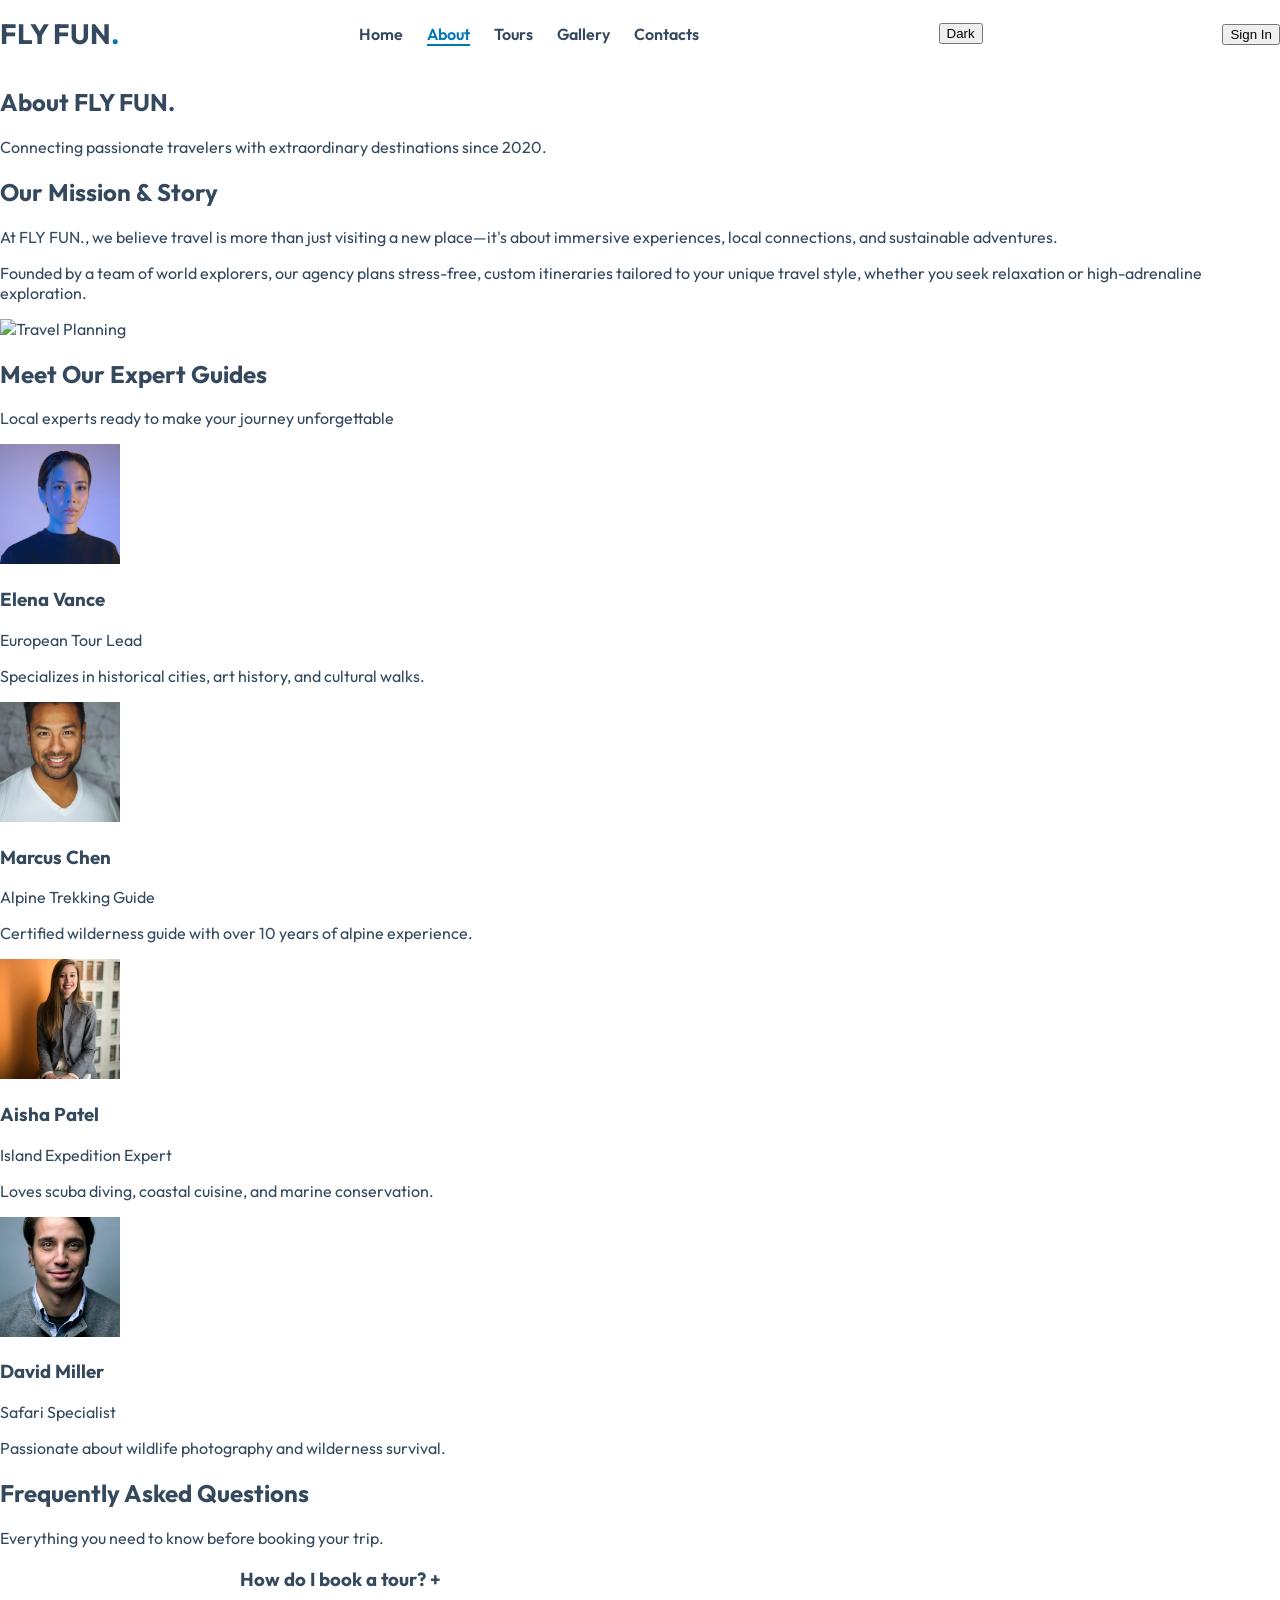
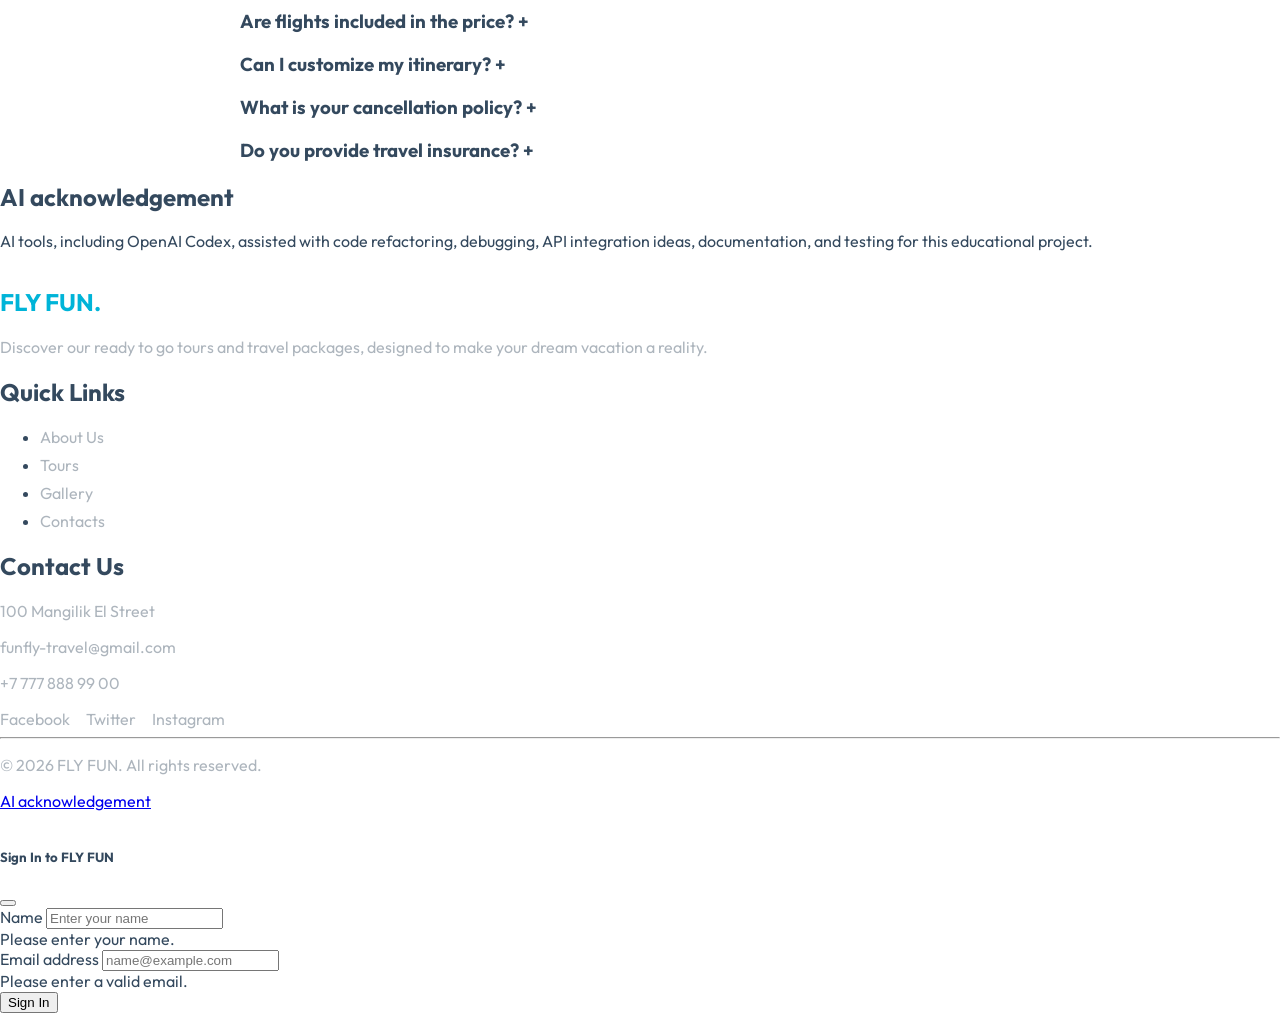
==== commit 1fefd50b: "Remove report links and extra Final documentation text" ====
--- a/about.html
+++ b/about.html
@@ -177,7 +177,6 @@
             <section class="container py-5 border-top" id="ai-acknowledgement" aria-labelledby="ai-heading">
                 <h2 id="ai-heading" class="h4 fw-bold">AI acknowledgement</h2>
                 <p class="text-secondary">AI tools, including OpenAI Codex, assisted with code refactoring, debugging, API integration ideas, documentation, and testing for this educational project.</p>
-                <p class="text-secondary mb-0">The project report describes these uses alongside the team members' responsibilities. Sign-in is a browser-only demonstration; it does not verify an identity or create a server account.</p>
             </section>
         </main>
         <footer class="site-footer bg-dark text-white py-5 mt-auto">
@@ -224,7 +223,7 @@
                 <hr class="my-4 border-secondary">
                 <div class="text-center small text-secondary">
                     <p class="mb-0">© 2026 FLY FUN. All rights reserved.</p>
-                    <p class="mt-2 mb-0"><a href="about.html#ai-acknowledgement">AI acknowledgement</a> · <a href="output/pdf/FLY_FUN_Final_Report.pdf">Final project report (PDF)</a></p>
+                    <p class="mt-2 mb-0"><a href="about.html#ai-acknowledgement">AI acknowledgement</a></p>
                 </div>
             </div>
         </footer>
